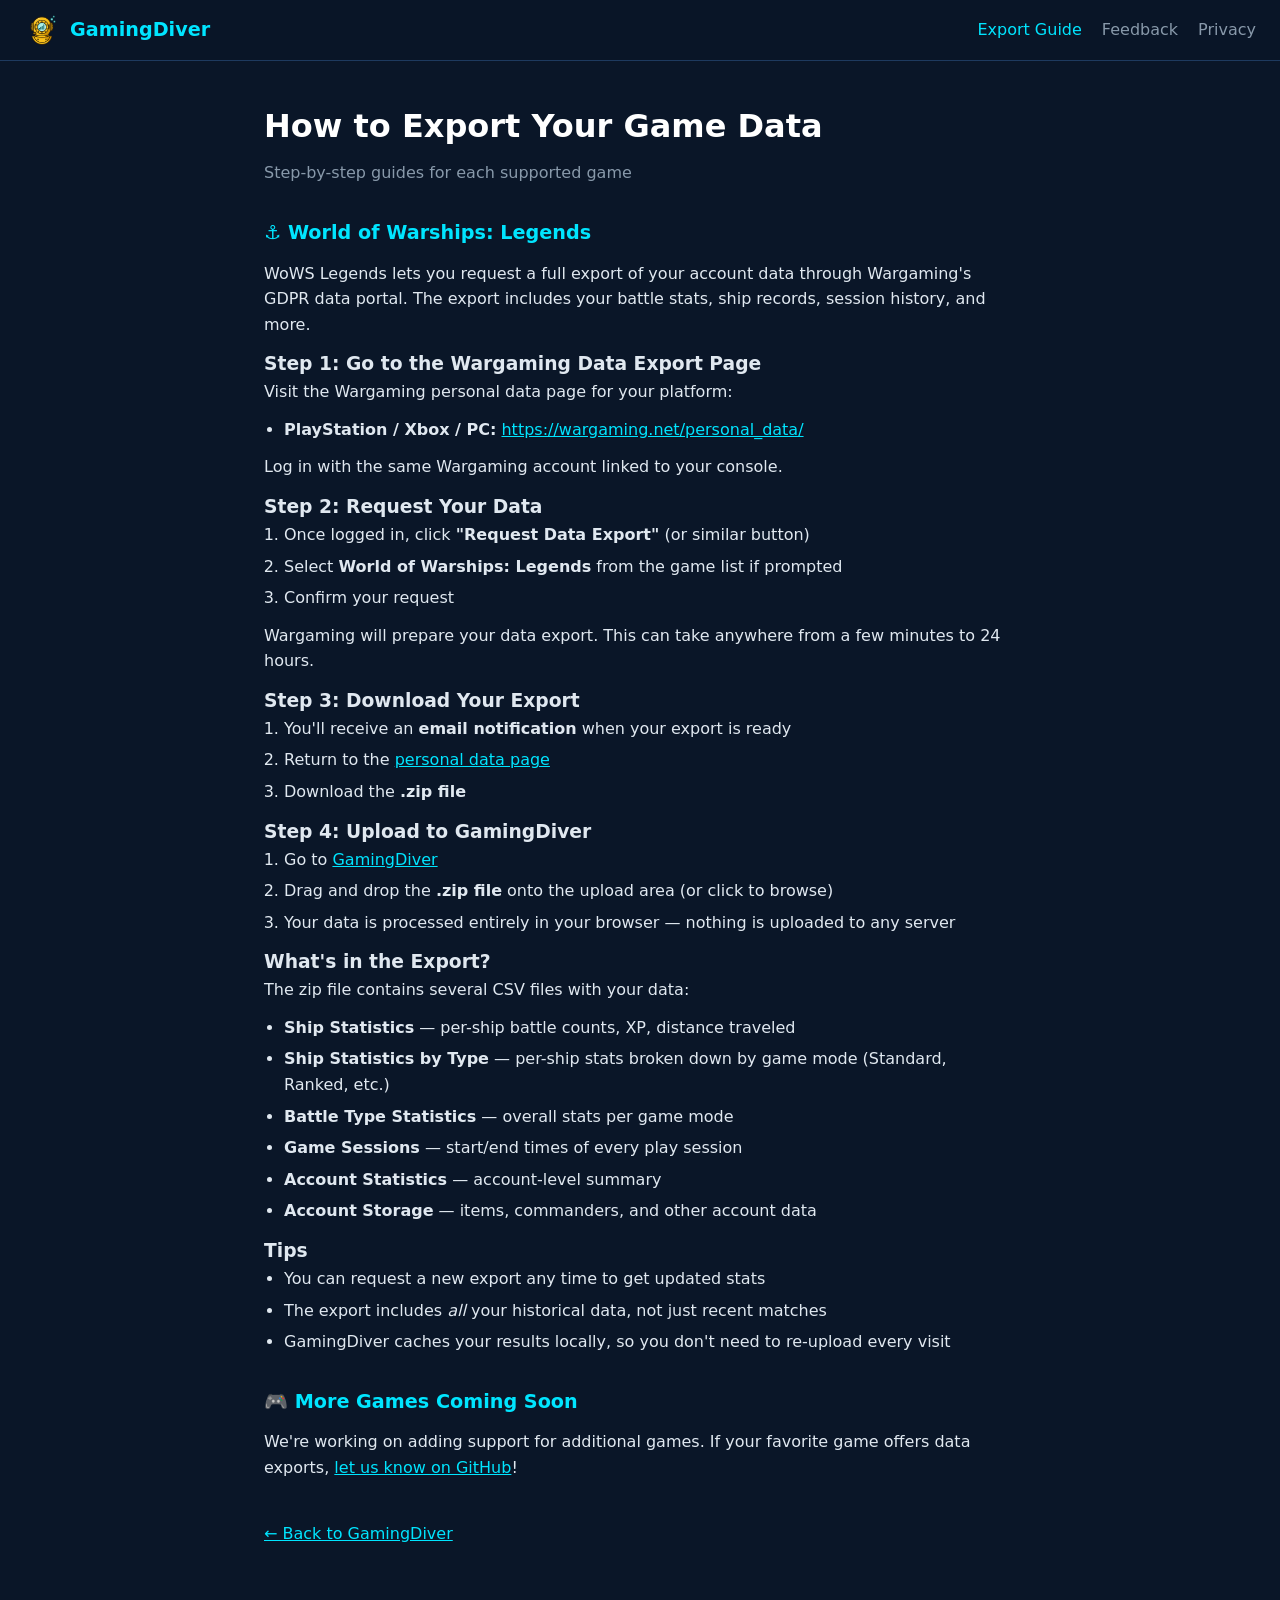
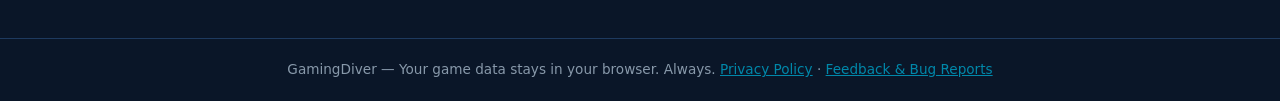
==== export-guide.html @ 1efbc62c "Deep review fixes: K/D 3dp for 1K+ battles, fix All Modes double-counting synthetic types, fix recor" ====
<!DOCTYPE html>
<html lang="en">
<head>
  <meta charset="UTF-8">
  <meta name="viewport" content="width=device-width, initial-scale=1.0">
  <title>How to Export Your Game Data — GamingDiver</title>
  <link rel="stylesheet" href="css/style.css?v=1772776249">
  <script data-goatcounter="https://gamingdiver.goatcounter.com/count" async src="//gc.zgo.at/count.js"></script>
  <link rel="icon" href="img/logo-favicon.png" type="image/png">
</head>
<body>
  <nav class="topnav">
    <a href="/" class="nav-logo">
      <img src="img/logo-nav.png" alt="GamingDiver" class="logo-img">
      <span>GamingDiver</span>
    </a>
    <div class="nav-links">
      <a href="export-guide.html" class="active">Export Guide</a>
      <a href="https://github.com/chappg/gamingdiver/issues" target="_blank" rel="noopener">Feedback</a>
      <a href="privacy.html">Privacy</a>
    </div>
  </nav>

  <div class="privacy-page">
    <h1>How to Export Your Game Data</h1>
    <p class="updated">Step-by-step guides for each supported game</p>

    <section>
      <h2>⚓ World of Warships: Legends</h2>
      <p>WoWS Legends lets you request a full export of your account data through Wargaming's GDPR data portal. The export includes your battle stats, ship records, session history, and more.</p>

      <h3>Step 1: Go to the Wargaming Data Export Page</h3>
      <p>Visit the Wargaming personal data page for your platform:</p>
      <ul>
        <li><strong>PlayStation / Xbox / PC:</strong> <a href="https://wargaming.net/personal_data/" target="_blank">https://wargaming.net/personal_data/</a></li>
      </ul>
      <p>Log in with the same Wargaming account linked to your console.</p>

      <h3>Step 2: Request Your Data</h3>
      <ol>
        <li>Once logged in, click <strong>"Request Data Export"</strong> (or similar button)</li>
        <li>Select <strong>World of Warships: Legends</strong> from the game list if prompted</li>
        <li>Confirm your request</li>
      </ol>
      <p>Wargaming will prepare your data export. This can take anywhere from a few minutes to 24 hours.</p>

      <h3>Step 3: Download Your Export</h3>
      <ol>
        <li>You'll receive an <strong>email notification</strong> when your export is ready</li>
        <li>Return to the <a href="https://wargaming.net/personal_data/" target="_blank">personal data page</a></li>
        <li>Download the <strong>.zip file</strong></li>
      </ol>

      <h3>Step 4: Upload to GamingDiver</h3>
      <ol>
        <li>Go to <a href="index.html">GamingDiver</a></li>
        <li>Drag and drop the <strong>.zip file</strong> onto the upload area (or click to browse)</li>
        <li>Your data is processed entirely in your browser — nothing is uploaded to any server</li>
      </ol>

      <h3>What's in the Export?</h3>
      <p>The zip file contains several CSV files with your data:</p>
      <ul>
        <li><strong>Ship Statistics</strong> — per-ship battle counts, XP, distance traveled</li>
        <li><strong>Ship Statistics by Type</strong> — per-ship stats broken down by game mode (Standard, Ranked, etc.)</li>
        <li><strong>Battle Type Statistics</strong> — overall stats per game mode</li>
        <li><strong>Game Sessions</strong> — start/end times of every play session</li>
        <li><strong>Account Statistics</strong> — account-level summary</li>
        <li><strong>Account Storage</strong> — items, commanders, and other account data</li>
      </ul>

      <h3>Tips</h3>
      <ul>
        <li>You can request a new export any time to get updated stats</li>
        <li>The export includes <em>all</em> your historical data, not just recent matches</li>
        <li>GamingDiver caches your results locally, so you don't need to re-upload every visit</li>
      </ul>
    </section>

    <section>
      <h2>🎮 More Games Coming Soon</h2>
      <p>We're working on adding support for additional games. If your favorite game offers data exports, <a href="https://github.com/chappg/gamingdiver/issues" target="_blank">let us know on GitHub</a>!</p>
    </section>

    <p style="margin-top: 40px;"><a href="index.html">← Back to GamingDiver</a></p>
  </div>

  <footer>
    <p>GamingDiver — Your game data stays in your browser. Always. <a href="privacy.html">Privacy Policy</a> · <a href="https://github.com/chappg/gamingdiver/issues" target="_blank" rel="noopener">Feedback & Bug Reports</a></p>
  </footer>
</body>
</html>
---- css/style.css ----
/* GamingDiver — Ocean-themed gaming data analyzer */
:root {
  --bg-deep: #0a1628;
  --bg-mid: #0f2034;
  --bg-card: #132742;
  --bg-card-hover: #1a3358;
  --accent: #00e5ff;
  --accent2: #00b0ff;
  --accent-dim: #0088aa;
  --text: #e0e8f0;
  --text-dim: #8899aa;
  --text-bright: #ffffff;
  --green: #4caf50;
  --red: #ef5350;
  --orange: #ff9800;
  --border: #1e3a5f;
  --radius: 8px;
  --shadow: 0 4px 20px rgba(0,0,0,0.3);
}

* { margin: 0; padding: 0; box-sizing: border-box; }
html { scroll-behavior: smooth; }
body {
  font-family: 'Segoe UI', system-ui, -apple-system, sans-serif;
  background: var(--bg-deep);
  color: var(--text);
  min-height: 100vh;
  line-height: 1.6;
}

/* Nav */
.topnav {
  display: flex; align-items: center; justify-content: space-between;
  padding: 12px 24px;
  background: rgba(10,22,40,0.95);
  border-bottom: 1px solid var(--border);
  position: sticky; top: 0; z-index: 100;
  backdrop-filter: blur(10px);
}
.nav-logo { display: flex; align-items: center; gap: 10px; text-decoration: none; color: var(--accent); font-weight: 700; font-size: 1.2em; }
.logo-img { height: 36px; width: 36px; }
.nav-links { display: flex; gap: 20px; }
.nav-links a { color: var(--text-dim); text-decoration: none; transition: color 0.2s; }
.nav-links a:hover, .nav-links a.active { color: var(--accent); }

/* Landing */
.landing { min-height: calc(100vh - 60px); display: flex; align-items: center; justify-content: center; padding: 40px 20px; position: relative; overflow: hidden; }
.landing.hidden, .dashboard.hidden { display: none !important; }
.hero { max-width: 700px; text-align: center; position: relative; z-index: 1; }
.hero h1 { font-size: 2.8em; margin-bottom: 16px; color: var(--text-bright); line-height: 1.2; }
.accent { color: var(--accent); }
.subtitle { font-size: 1.15em; color: var(--text-dim); margin-bottom: 40px; }

/* Bubbles animation */
.bubbles { position: absolute; width: 100%; height: 100%; top: 0; left: 0; pointer-events: none; }
.bubbles span {
  position: absolute; bottom: -50px; border-radius: 50%;
  background: radial-gradient(circle at 30% 30%, rgba(0,229,255,0.08), transparent);
  border: 1px solid rgba(0,229,255,0.1);
  animation: rise linear infinite;
}
.bubbles span:nth-child(1) { width: 40px; height: 40px; left: 10%; animation-duration: 8s; animation-delay: 0s; }
.bubbles span:nth-child(2) { width: 25px; height: 25px; left: 30%; animation-duration: 10s; animation-delay: 2s; }
.bubbles span:nth-child(3) { width: 55px; height: 55px; left: 55%; animation-duration: 12s; animation-delay: 4s; }
.bubbles span:nth-child(4) { width: 30px; height: 30px; left: 75%; animation-duration: 9s; animation-delay: 1s; }
.bubbles span:nth-child(5) { width: 20px; height: 20px; left: 90%; animation-duration: 11s; animation-delay: 3s; }
@keyframes rise {
  0% { transform: translateY(0) scale(1); opacity: 0.6; }
  100% { transform: translateY(-110vh) scale(0.3); opacity: 0; }
}

/* Upload */
.upload-zone {
  border: 2px dashed var(--accent-dim);
  border-radius: var(--radius);
  padding: 60px 40px;
  cursor: pointer;
  transition: all 0.3s;
  background: rgba(0,229,255,0.03);
  margin-bottom: 20px;
}
.upload-zone:hover, .upload-zone.drag-over {
  border-color: var(--accent);
  background: rgba(0,229,255,0.08);
  box-shadow: 0 0 30px rgba(0,229,255,0.1);
}
.upload-icon { font-size: 3em; margin-bottom: 12px; }
.upload-text { font-size: 1.2em; color: var(--text-bright); margin-bottom: 4px; }
.upload-hint { color: var(--text-dim); font-size: 0.9em; }

.upload-progress { margin: 20px 0; }
.progress-bar { height: 6px; background: var(--bg-card); border-radius: 3px; overflow: hidden; }
.progress-fill { height: 100%; background: linear-gradient(90deg, var(--accent), var(--accent2)); width: 0; transition: width 0.3s; border-radius: 3px; }
.progress-text { color: var(--text-dim); margin-top: 8px; font-size: 0.9em; }

/* Example link */
.example-link { color: var(--text-dim); font-size: 0.95em; margin-bottom: 24px; }
.example-link a { color: var(--accent); text-decoration: none; font-weight: 500; }
.example-link a:hover { text-decoration: underline; }

/* Supported games */
.supported-games { margin-top: 40px; }
.supported-games h3 { color: var(--text-dim); font-size: 0.85em; text-transform: uppercase; letter-spacing: 2px; margin-bottom: 12px; }
.game-cards { display: flex; gap: 12px; justify-content: center; flex-wrap: wrap; }
.game-card {
  display: flex; align-items: center; gap: 8px;
  padding: 10px 20px; border-radius: var(--radius);
  background: var(--bg-card); border: 1px solid var(--border);
  font-size: 0.95em;
}
.game-card.active { border-color: var(--accent-dim); color: var(--accent); }
.game-card.coming-soon { opacity: 0.4; }
.game-icon { font-size: 1.3em; }

/* Dashboard */
.dashboard { padding: 20px 24px 60px; max-width: 1400px; margin: 0 auto; }
.dash-header { display: flex; justify-content: space-between; align-items: center; margin-bottom: 20px; flex-wrap: wrap; gap: 12px; }
.dash-header h2 { font-size: 1.6em; color: var(--text-bright); }
.dash-actions { display: flex; gap: 8px; }

/* Buttons */
.btn {
  padding: 8px 18px; border-radius: var(--radius); border: none; cursor: pointer;
  font-size: 0.9em; font-weight: 600; transition: all 0.2s;
}
.btn-secondary { background: var(--bg-card); color: var(--text); border: 1px solid var(--border); }
.btn-secondary:hover { background: var(--bg-card-hover); border-color: var(--accent-dim); }
.btn-danger { background: rgba(239,83,80,0.15); color: var(--red); border: 1px solid rgba(239,83,80,0.3); }
.btn-danger:hover { background: rgba(239,83,80,0.25); }

/* Tabs */
.tabs { display: flex; gap: 4px; margin-bottom: 24px; border-bottom: 1px solid var(--border); padding-bottom: 0; overflow-x: auto; }
.tab {
  padding: 10px 20px; background: none; border: none; color: var(--text-dim);
  cursor: pointer; font-size: 0.95em; font-weight: 500;
  border-bottom: 2px solid transparent; transition: all 0.2s; white-space: nowrap;
}
.tab:hover { color: var(--text); }
.tab.active { color: var(--accent); border-bottom-color: var(--accent); }
.tab-content { display: none; }
.tab-content.active { display: block; }

/* Mode tabs (battle type selector) */
.mode-tabs {
  display: flex; gap: 6px; margin-bottom: 16px; overflow-x: auto; padding-bottom: 4px;
  flex-wrap: wrap;
}
.mode-tab {
  padding: 6px 14px; background: var(--bg-card); border: 1px solid var(--border);
  border-radius: var(--radius); color: var(--text-dim); cursor: pointer;
  font-size: 0.85em; font-weight: 500; transition: all 0.2s; white-space: nowrap;
}
.mode-tab:hover { border-color: var(--accent-dim); color: var(--text); }
.mode-tab.active { background: rgba(0,229,255,0.1); border-color: var(--accent); color: var(--accent); }
.mode-count { font-size: 0.85em; opacity: 0.7; }

/* Stat cards */
.stat-cards { display: grid; grid-template-columns: repeat(auto-fit, minmax(180px, 1fr)); gap: 16px; margin-bottom: 24px; }
.stat-card {
  background: var(--bg-card); border: 1px solid var(--border); border-radius: var(--radius);
  padding: 20px; text-align: center;
}
.stat-card .stat-value { font-size: 2em; font-weight: 700; color: var(--text-bright); }
.stat-card .stat-label { color: var(--text-dim); font-size: 0.85em; margin-top: 4px; text-transform: uppercase; letter-spacing: 1px; }
.stat-card .stat-sub { color: var(--accent-dim); font-size: 0.85em; margin-top: 2px; }
.stat-card.good .stat-value { color: var(--green); }
.stat-card.bad .stat-value { color: var(--red); }

/* Charts */
.chart-row { display: grid; grid-template-columns: 1fr 1fr; gap: 16px; margin-bottom: 16px; }
.chart-box {
  background: var(--bg-card); border: 1px solid var(--border); border-radius: var(--radius);
  padding: 20px;
}
.chart-box.wide { grid-column: 1 / -1; }
.chart-box h3 { color: var(--text-dim); font-size: 0.9em; text-transform: uppercase; letter-spacing: 1px; margin-bottom: 16px; }

/* Top 10 Ships */
.top-ships-controls { margin-bottom: 16px; }
.top-filter-row {
  display: flex; flex-direction: column; gap: 8px; margin-top: 10px;
}
.top-filter-inline {
  display: flex; gap: 12px; flex-wrap: wrap; align-items: center;
}
.type-buttons { display: flex; gap: 4px; margin-left: auto; }
.class-buttons { display: flex; gap: 4px; }
.ship-filter-row, .coll-filter-row { display: flex; flex-direction: column; gap: 8px; margin-bottom: 16px; }
.nation-icons { display: flex; gap: 4px; flex-wrap: wrap; }
.nation-btn {
  width: 34px; height: 34px; display: flex; align-items: center; justify-content: center;
  border-radius: var(--radius); border: 1px solid var(--border); background: var(--bg-mid);
  cursor: pointer; font-size: 1.1em; transition: all 0.2s; padding: 0;
}
.nation-btn:hover { border-color: var(--accent-dim); background: var(--bg-card-hover); }
.nation-btn.active { border-color: var(--accent); background: rgba(0,229,255,0.1); box-shadow: 0 0 6px rgba(0,229,255,0.2); }
.tier-buttons { display: flex; gap: 4px; flex-wrap: wrap; }
.tier-btn {
  min-width: 36px; height: 30px; display: flex; align-items: center; justify-content: center;
  border-radius: var(--radius); border: 1px solid var(--border); background: var(--bg-mid);
  cursor: pointer; font-size: 0.8em; font-weight: 700; color: var(--text-dim);
  transition: all 0.2s; padding: 0 8px;
}
.tier-btn:hover { border-color: var(--accent-dim); color: var(--text); }
.tier-btn.active { border-color: var(--accent); color: var(--accent); background: rgba(0,229,255,0.1); }
.top-ships-toggle { display: flex; gap: 6px; flex-wrap: wrap; }
.toggle-btn {
  padding: 6px 14px; border-radius: var(--radius); border: 1px solid var(--border);
  background: var(--bg-mid); color: var(--text-dim); cursor: pointer;
  font-size: 0.82em; font-weight: 600; transition: all 0.2s;
}
.toggle-btn:hover { border-color: var(--accent-dim); color: var(--text); }
.toggle-btn.active { background: rgba(0,229,255,0.12); border-color: var(--accent); color: var(--accent); }
.top-ships-grid {
  display: grid; grid-template-columns: repeat(auto-fill, minmax(260px, 1fr)); gap: 10px;
}
.top-ship-card {
  display: flex; align-items: center; gap: 14px;
  background: var(--bg-mid); border-radius: var(--radius); padding: 12px 14px;
  border-left: 3px solid var(--accent); transition: background 0.2s;
}
.top-ship-card:hover { background: var(--bg-card-hover); }
.top-ship-rank {
  font-size: 1.3em; font-weight: 800; color: var(--accent-dim); min-width: 28px; text-align: center;
}
.top-ship-rank.gold { color: #ffd700; }
.top-ship-rank.silver { color: #c0c0c0; }
.top-ship-rank.bronze { color: #cd7f32; }
.top-ship-info { flex: 1; min-width: 0; }
.top-ship-name { font-weight: 600; color: var(--text-bright); font-size: 0.95em; white-space: nowrap; overflow: hidden; text-overflow: ellipsis; }
.top-ship-meta { font-size: 0.78em; color: var(--text-dim); margin-top: 2px; }
.top-ship-stat {
  text-align: right; min-width: 60px;
}
.top-ship-stat .ts-val { font-size: 1.2em; font-weight: 700; color: var(--text-bright); }
.top-ship-stat .ts-label { font-size: 0.7em; color: var(--text-dim); text-transform: uppercase; }

/* Records */
.records-grid { display: grid; grid-template-columns: repeat(auto-fit, minmax(200px, 1fr)); gap: 12px; }
.record-card {
  background: var(--bg-mid); border-radius: var(--radius); padding: 14px;
  border-left: 3px solid var(--accent);
}
.record-card .record-value { font-size: 1.4em; font-weight: 700; color: var(--accent); }
.record-card .record-label { font-size: 0.8em; color: var(--text-dim); }
.record-card .record-ship { font-size: 0.85em; color: var(--text); margin-top: 2px; }

/* Tables */
.filters {
  display: flex; gap: 12px; margin-bottom: 16px; flex-wrap: wrap; align-items: center;
}
.filters select, .filters input[type="number"] {
  padding: 8px 12px; background: var(--bg-card); border: 1px solid var(--border);
  border-radius: var(--radius); color: var(--text); font-size: 0.9em;
}
.filters input[type="number"] { width: 70px; }
.min-battles-label { color: var(--text-dim); font-size: 0.9em; display: flex; align-items: center; gap: 6px; }
.table-container { overflow-x: auto; }
.data-table {
  width: 100%; border-collapse: collapse; font-size: 0.9em;
  background: var(--bg-card); border-radius: var(--radius); overflow: hidden;
}
.data-table th {
  background: var(--bg-mid); padding: 10px 14px; text-align: left;
  color: var(--text-dim); font-weight: 600; font-size: 0.85em;
  text-transform: uppercase; letter-spacing: 0.5px;
  cursor: pointer; user-select: none; white-space: nowrap;
  border-bottom: 1px solid var(--border);
}
.data-table th:hover { color: var(--accent); }
.data-table th.num { text-align: right; }
.data-table th.sorted-asc::after { content: ' ▲'; color: var(--accent); }
.data-table th.sorted-desc::after { content: ' ▼'; color: var(--accent); }
.data-table td { padding: 8px 14px; border-bottom: 1px solid rgba(30,58,95,0.4); }
.data-table td.num { text-align: right; font-variant-numeric: tabular-nums; }
.data-table tr:hover td { background: rgba(0,229,255,0.03); }
.data-table .bar-cell { position: relative; }
.data-table .bar-fill {
  position: absolute; left: 0; top: 0; bottom: 0;
  background: rgba(0,229,255,0.06); z-index: 0; pointer-events: none;
}
.data-table .bar-cell span { position: relative; z-index: 1; }
.win-high { color: var(--green); }
.win-mid { color: var(--orange); }
.win-low { color: var(--red); }

/* Heatmap */
.heatmap-container { display: grid; grid-template-columns: auto repeat(7, 1fr); gap: 3px; font-size: 0.75em; }
.heatmap-label { display: flex; align-items: center; justify-content: flex-end; padding-right: 8px; color: var(--text-dim); font-weight: 500; }
.heatmap-header { text-align: center; color: var(--text-dim); font-weight: 600; padding: 4px 4px 8px; }
.heatmap-cell {
  aspect-ratio: 1; border-radius: 4px; display: flex; align-items: center; justify-content: center;
  font-size: 0.8em; color: transparent; transition: all 0.2s; position: relative; cursor: default;
  min-height: 22px;
}
.heatmap-cell:hover {
  color: var(--text-bright); transform: scale(1.15); z-index: 2;
  box-shadow: 0 0 10px rgba(0,229,255,0.4);
}
.heatmap-cell.empty { background: rgba(255,255,255,0.02); }
.heatmap-legend {
  display: flex; align-items: center; gap: 6px; margin-top: 14px; justify-content: center;
  font-size: 0.8em; color: var(--text-dim); grid-column: 1 / -1;
}
.heatmap-legend-label { font-size: 0.85em; }
.heatmap-legend-bar {
  display: flex; height: 12px; border-radius: 3px; overflow: hidden;
}
.heatmap-legend-bar span { width: 20px; }

/* Collection */
.collection-stats { display: flex; gap: 16px; margin-bottom: 16px; flex-wrap: wrap; }
.collection-stat {
  background: var(--bg-card); border: 1px solid var(--border); border-radius: var(--radius);
  padding: 12px 20px; display: flex; align-items: center; gap: 10px;
}
.collection-stat .cs-num { font-size: 1.6em; font-weight: 700; color: var(--accent); }
.collection-stat .cs-label { color: var(--text-dim); font-size: 0.85em; }
.collection-grid {
  display: grid; grid-template-columns: repeat(auto-fill, minmax(220px, 1fr)); gap: 12px;
}
.ship-card {
  background: var(--bg-card); border: 1px solid var(--border); border-radius: var(--radius);
  padding: 14px; transition: all 0.2s;
}
.ship-card:hover { border-color: var(--accent-dim); background: var(--bg-card-hover); }
.ship-card.not-owned { opacity: 0.4; }
.ship-card .sc-name { font-weight: 600; color: var(--text-bright); margin-bottom: 4px; font-size: 0.95em; }
.ship-card .sc-meta { font-size: 0.8em; color: var(--text-dim); }
.ship-card .sc-stats { display: flex; gap: 12px; margin-top: 8px; font-size: 0.85em; }
.ship-card .sc-stat { }
.ship-card .sc-stat-val { font-weight: 600; }
.tier-badge {
  display: inline-block; padding: 1px 6px; border-radius: 3px; font-size: 0.75em;
  font-weight: 700; background: var(--bg-mid); border: 1px solid var(--border); margin-right: 4px;
}

/* Privacy page */
.privacy-page { max-width: 800px; margin: 0 auto; padding: 40px 24px 80px; }
.privacy-page h1 { font-size: 2em; color: var(--text-bright); margin-bottom: 8px; }
.privacy-page .updated { color: var(--text-dim); margin-bottom: 32px; }
.privacy-page section { margin-bottom: 32px; }
.privacy-page h2 { font-size: 1.2em; color: var(--accent); margin-bottom: 12px; }
.privacy-page p { margin-bottom: 12px; }
.privacy-page ul, .privacy-page ol { margin-left: 20px; margin-bottom: 12px; }
.privacy-page li { margin-bottom: 6px; }
.privacy-page a { color: var(--accent); }

/* Footer */
footer {
  text-align: center; padding: 20px; color: var(--text-dim); font-size: 0.85em;
  border-top: 1px solid var(--border);
}
footer a { color: var(--accent-dim); }

/* Responsive */
@media (max-width: 768px) {
  .hero h1 { font-size: 1.8em; }
  .chart-row { grid-template-columns: 1fr; }
  .stat-cards { grid-template-columns: repeat(2, 1fr); }
  .dash-header { flex-direction: column; align-items: flex-start; }
  .filters { flex-direction: column; }
}

/* Snapshot Trends */
.snapshot-notice {
  background: var(--bg-card); border-radius: 12px; padding: 24px; margin-bottom: 20px;
  border: 1px dashed var(--border);
}
.snapshot-notice h3 { margin: 0 0 8px; color: var(--text-bright); }
.snapshot-notice .hint { color: var(--text-dim); font-size: 0.85em; margin-top: 12px; }
.snapshot-summary { margin-bottom: 20px; }
.snapshot-summary h3 { margin: 0 0 12px; color: var(--text-bright); }
.snapshot-count { color: var(--text-dim); font-size: 0.8em; font-weight: normal; }
.snapshot-latest { background: var(--bg-card); border-radius: 12px; padding: 20px; border: 1px solid var(--border); }
.snapshot-period { color: var(--text-dim); font-size: 0.9em; margin-bottom: 12px; }
.trend-up { color: #4caf50; font-size: 0.85em; }
.trend-down { color: #ef5350; font-size: 0.85em; }
.trend-flat { color: var(--text-dim); font-size: 0.85em; }

/* Ad container */
.ad-container { max-width: 728px; margin: 20px auto; text-align: center; min-height: 0; }
.ad-container:empty, .ad-container ins:empty { display: none; }
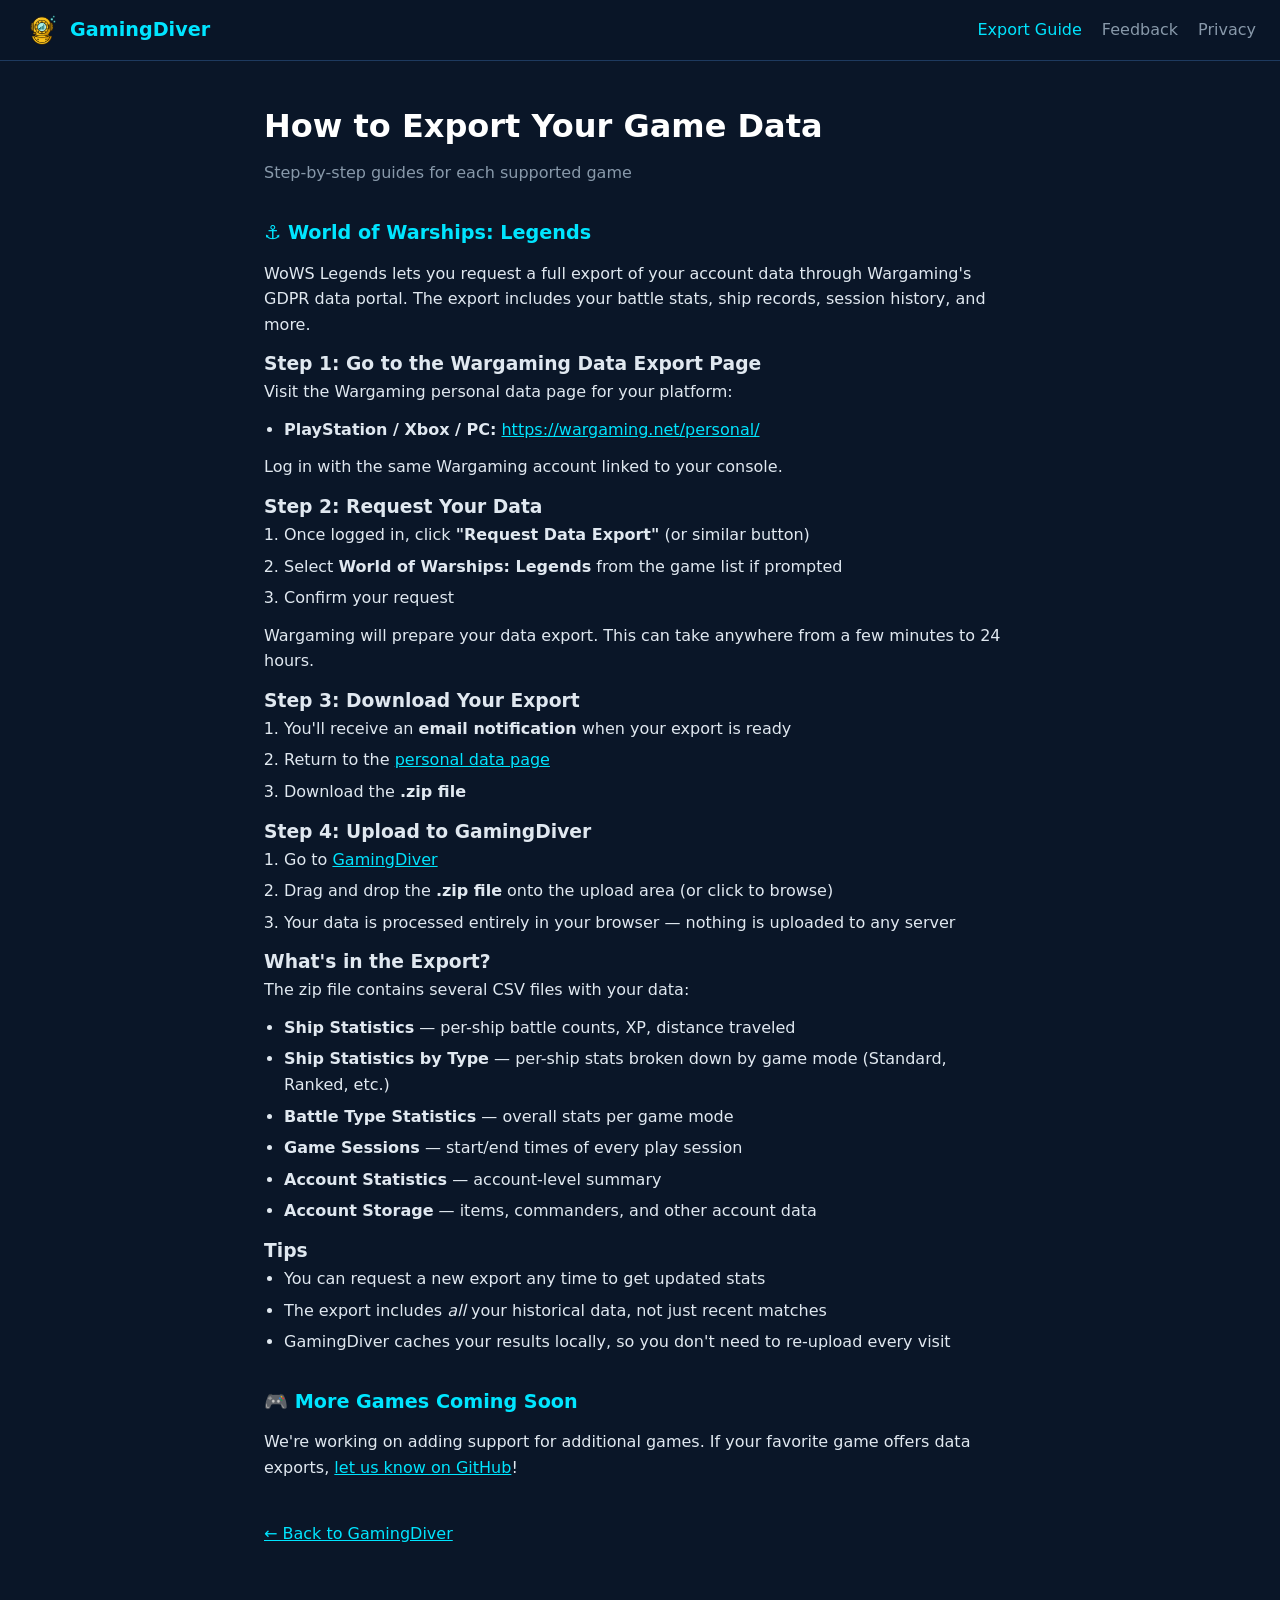
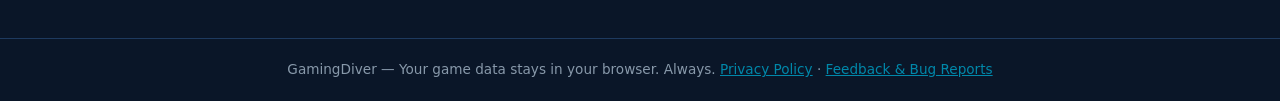
==== commit 304f9324: "Fix dead link: wargaming personal data page URL" ====
--- a/export-guide.html
+++ b/export-guide.html
@@ -4,7 +4,7 @@
   <meta charset="UTF-8">
   <meta name="viewport" content="width=device-width, initial-scale=1.0">
   <title>How to Export Your Game Data — GamingDiver</title>
-  <link rel="stylesheet" href="css/style.css?v=1772776249">
+  <link rel="stylesheet" href="css/style.css?v=1772806541">
   <script data-goatcounter="https://gamingdiver.goatcounter.com/count" async src="//gc.zgo.at/count.js"></script>
   <link rel="icon" href="img/logo-favicon.png" type="image/png">
 </head>
@@ -32,7 +32,7 @@
       <h3>Step 1: Go to the Wargaming Data Export Page</h3>
       <p>Visit the Wargaming personal data page for your platform:</p>
       <ul>
-        <li><strong>PlayStation / Xbox / PC:</strong> <a href="https://wargaming.net/personal_data/" target="_blank">https://wargaming.net/personal_data/</a></li>
+        <li><strong>PlayStation / Xbox / PC:</strong> <a href="https://wargaming.net/personal/" target="_blank">https://wargaming.net/personal/</a></li>
       </ul>
       <p>Log in with the same Wargaming account linked to your console.</p>
 
@@ -47,7 +47,7 @@
       <h3>Step 3: Download Your Export</h3>
       <ol>
         <li>You'll receive an <strong>email notification</strong> when your export is ready</li>
-        <li>Return to the <a href="https://wargaming.net/personal_data/" target="_blank">personal data page</a></li>
+        <li>Return to the <a href="https://wargaming.net/personal/" target="_blank">personal data page</a></li>
         <li>Download the <strong>.zip file</strong></li>
       </ol>
 
--- a/css/style.css
+++ b/css/style.css
@@ -187,13 +187,13 @@
 .class-buttons { display: flex; gap: 4px; }
 .ship-filter-row, .coll-filter-row { display: flex; flex-direction: column; gap: 8px; margin-bottom: 16px; }
 .nation-icons { display: flex; gap: 4px; flex-wrap: wrap; }
-.nation-btn {
-  width: 34px; height: 34px; display: flex; align-items: center; justify-content: center;
+.nation-btn, .nation-icon {
+  min-width: 34px; height: 34px; display: flex; align-items: center; justify-content: center;
   border-radius: var(--radius); border: 1px solid var(--border); background: var(--bg-mid);
-  cursor: pointer; font-size: 1.1em; transition: all 0.2s; padding: 0;
-}
-.nation-btn:hover { border-color: var(--accent-dim); background: var(--bg-card-hover); }
-.nation-btn.active { border-color: var(--accent); background: rgba(0,229,255,0.1); box-shadow: 0 0 6px rgba(0,229,255,0.2); }
+  cursor: pointer; font-size: 1.1em; transition: all 0.2s; padding: 0 4px;
+}
+.nation-btn:hover, .nation-icon:hover { border-color: var(--accent-dim); background: var(--bg-card-hover); }
+.nation-btn.active, .nation-icon.active { border-color: var(--accent); background: rgba(0,229,255,0.1); box-shadow: 0 0 6px rgba(0,229,255,0.2); }
 .tier-buttons { display: flex; gap: 4px; flex-wrap: wrap; }
 .tier-btn {
   min-width: 36px; height: 30px; display: flex; align-items: center; justify-content: center;
@@ -325,6 +325,10 @@
 }
 .ship-card:hover { border-color: var(--accent-dim); background: var(--bg-card-hover); }
 .ship-card.not-owned { opacity: 0.4; }
+.ship-card.sold { opacity: 0.85; border-color: var(--orange); border-style: dashed; }
+.ship-card.sold:hover { border-color: var(--orange); background: rgba(255,152,0,0.08); }
+.sc-recovery { font-size: 0.8em; color: var(--orange); margin-top: 4px; font-weight: 500; }
+.sold-stat .cs-num { color: var(--orange); }
 .ship-card .sc-name { font-weight: 600; color: var(--text-bright); margin-bottom: 4px; font-size: 0.95em; }
 .ship-card .sc-meta { font-size: 0.8em; color: var(--text-dim); }
 .ship-card .sc-stats { display: flex; gap: 12px; margin-top: 8px; font-size: 0.85em; }
@@ -381,3 +385,24 @@
 /* Ad container */
 .ad-container { max-width: 728px; margin: 20px auto; text-align: center; min-height: 0; }
 .ad-container:empty, .ad-container ins:empty { display: none; }
+
+/* Flag icons sizing */
+.nation-btn .fi, .nation-icon .fi { font-size: 1.2em; }
+.fi { vertical-align: middle; }
+.flag-img { height: 1em; width: auto; vertical-align: middle; border-radius: 2px; }
+
+/* Nation completion bars */
+.nation-completion { background: var(--bg-card); border-radius: 12px; padding: 20px; margin-bottom: 20px; border: 1px solid var(--border); }
+.nation-completion h3 { margin: 0 0 14px; color: var(--text-bright); font-size: 1em; }
+.nc-row { display: flex; align-items: center; gap: 8px; padding: 5px 0; font-size: 0.85em; }
+.nc-row.full .nc-pct { color: var(--green); font-weight: 600; }
+.nc-flag { width: 24px; text-align: center; flex-shrink: 0; }
+.nc-name { width: 110px; flex-shrink: 0; color: var(--text-bright); white-space: nowrap; overflow: hidden; text-overflow: ellipsis; }
+.nc-bar-wrap { flex: 1; height: 10px; background: var(--bg-deep); border-radius: 5px; overflow: hidden; min-width: 80px; }
+.nc-bar { height: 100%; background: linear-gradient(90deg, var(--accent), var(--green)); border-radius: 5px; transition: width 0.3s; }
+.nc-pct { width: 40px; text-align: right; flex-shrink: 0; color: var(--text-dim); }
+.nc-detail { width: 120px; flex-shrink: 0; text-align: right; color: var(--text-dim); font-size: 0.9em; }
+
+/* Filter completion summary */
+.coll-filter-summary { background: var(--bg-card); border-radius: 8px; padding: 10px 16px; margin-bottom: 12px; border: 1px solid var(--border); color: var(--text-dim); font-size: 0.9em; }
+.coll-filter-summary strong { color: var(--text-bright); }
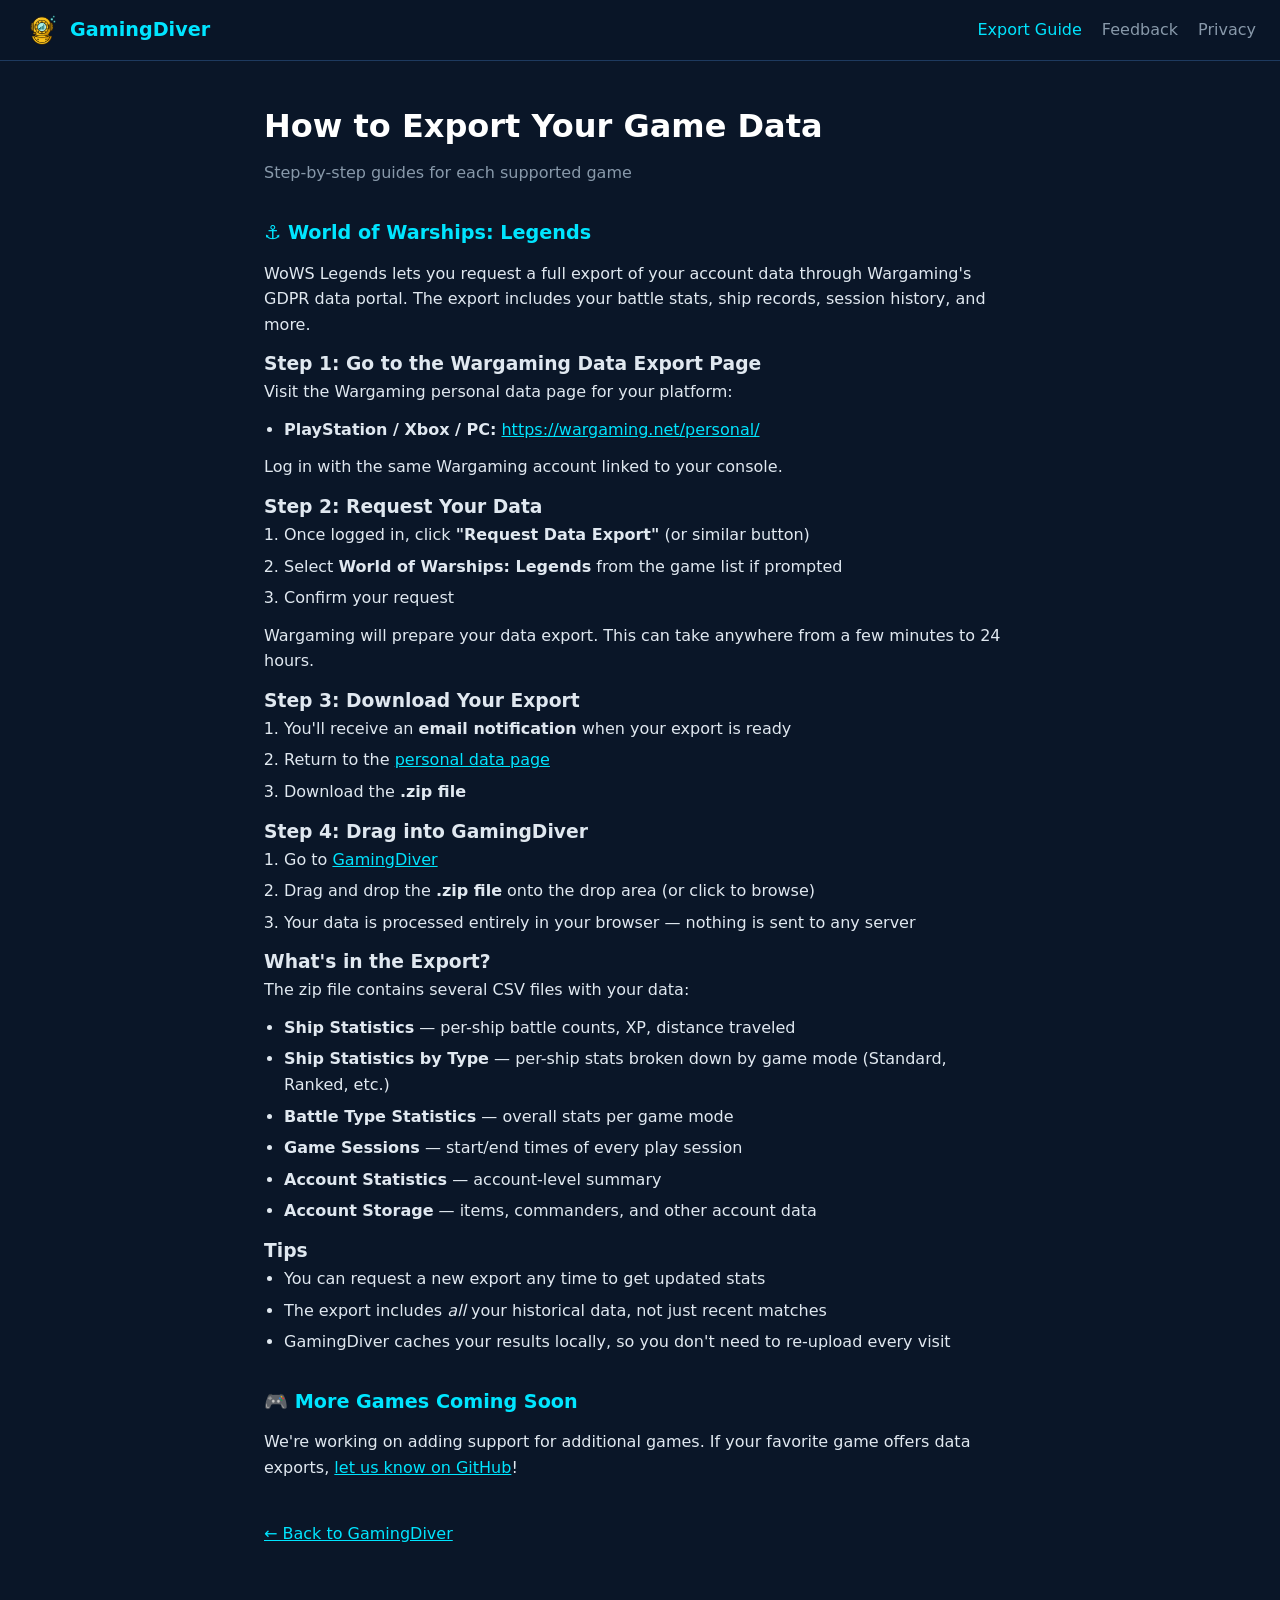
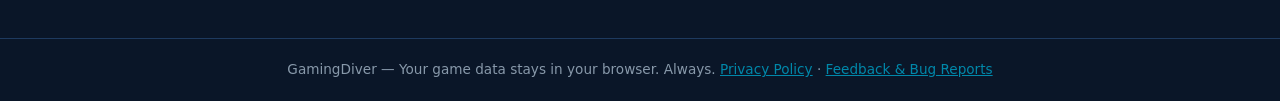
==== commit f05b394c: "Export guide: replace 'Upload' with 'Drag' wording" ====
--- a/export-guide.html
+++ b/export-guide.html
@@ -51,11 +51,11 @@
         <li>Download the <strong>.zip file</strong></li>
       </ol>
 
-      <h3>Step 4: Upload to GamingDiver</h3>
+      <h3>Step 4: Drag into GamingDiver</h3>
       <ol>
         <li>Go to <a href="index.html">GamingDiver</a></li>
-        <li>Drag and drop the <strong>.zip file</strong> onto the upload area (or click to browse)</li>
-        <li>Your data is processed entirely in your browser — nothing is uploaded to any server</li>
+        <li>Drag and drop the <strong>.zip file</strong> onto the drop area (or click to browse)</li>
+        <li>Your data is processed entirely in your browser — nothing is sent to any server</li>
       </ol>
 
       <h3>What's in the Export?</h3>
